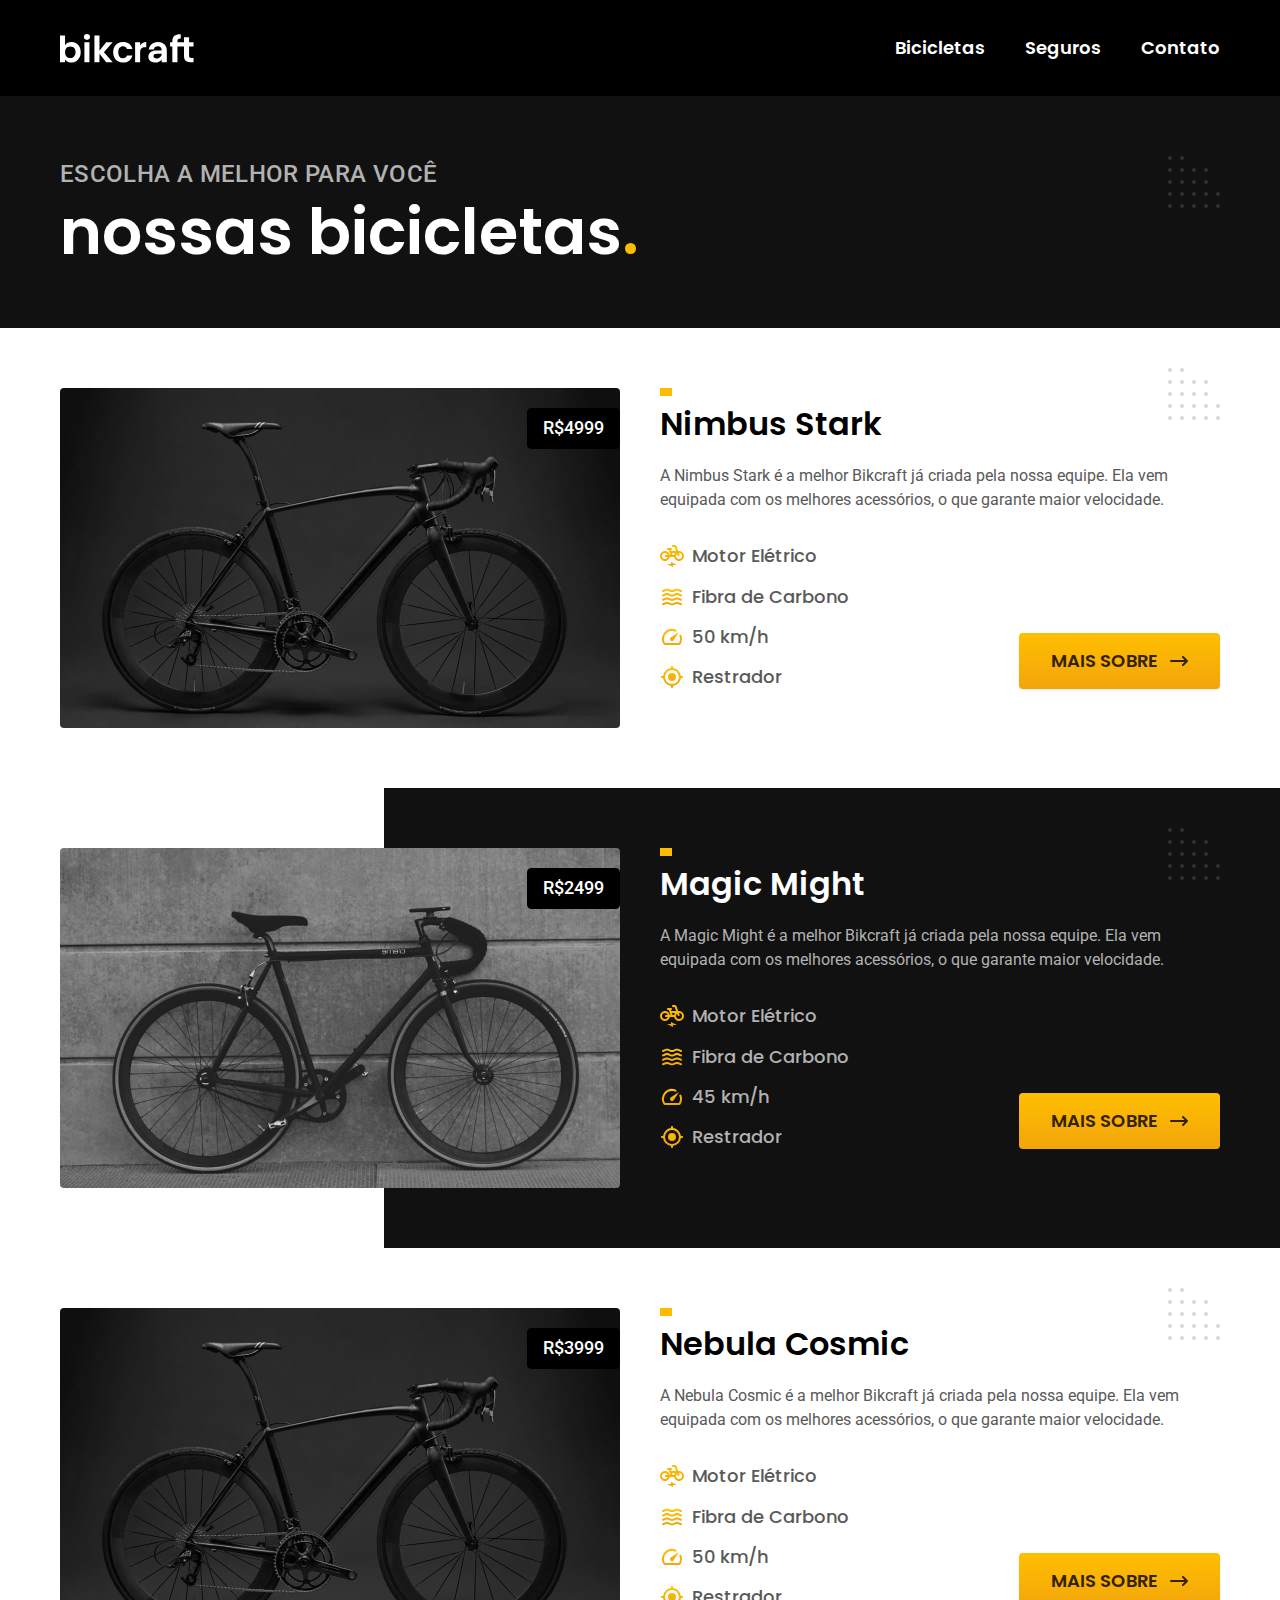
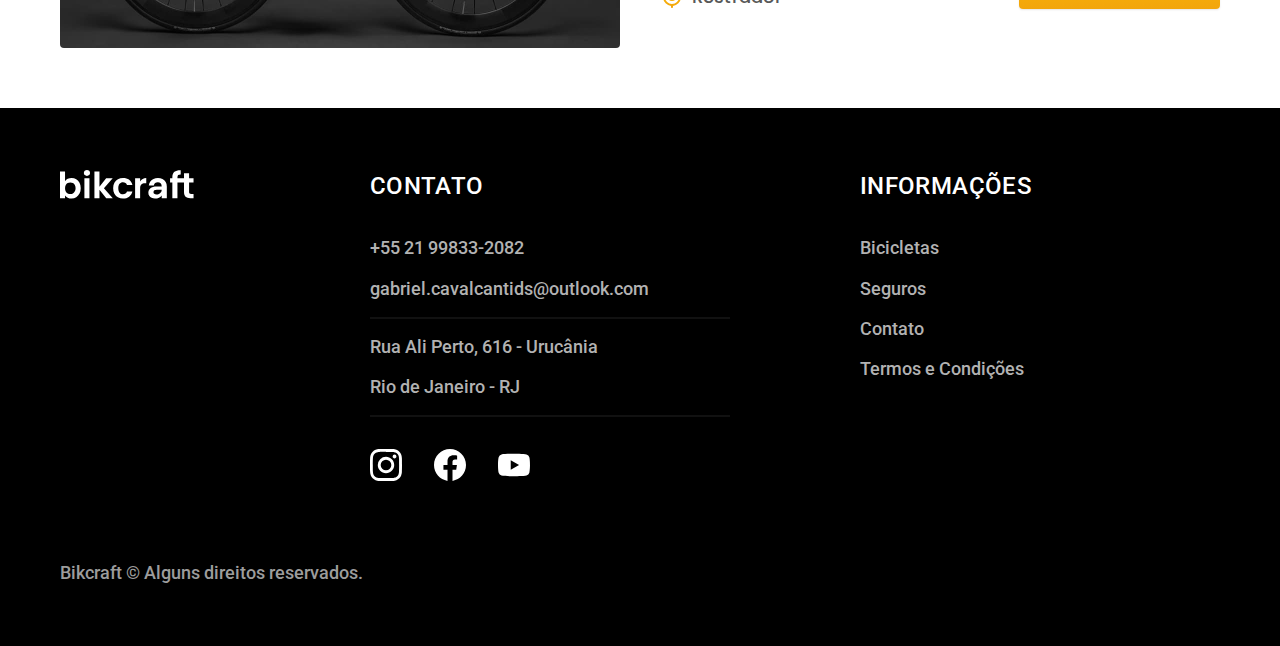
==== bicicletas.html @ 7d97cada "updates" ====
<!DOCTYPE html>
<html lang="pt-br">

<head>
  <meta charset="UTF-8">
  <meta http-equiv="X-UA-Compatible" content="IE=edge">
  <meta name="viewport" content="width=device-width, initial-scale=1.0">
  <title>Bicicletas | Bikcraft</title>
  <meta name="description" content="Termos e Condições.">
  <link rel="preconnect" href="https://fonts.googleapis.com">
  <link rel="preconnect" href="https://fonts.gstatic.com" crossorigin>
  <link href="https://fonts.googleapis.com/css2?family=Merriweather:ital,wght@1,900&family=Poppins:wght@400;500;600&family=Roboto:wght@400;500&display=swap" rel="stylesheet">
  <link rel="stylesheet" href="./css/style.css">
  <link rel="shortcut icon" href="./favicon.svg" type="image/x-icon">
</head>

<body id="termos">
  <header class="header-bg">
    <div class="header container">
      <a href="./">
        <img src="./img/bikcraft.svg" alt="Bikcraft">
      </a>
      <nav aria-label="primaria">
        <ul class="header-menu font-1-m-b cor-0">
          <li><a href="./bicicletas.html">Bicicletas</a></li>
          <li><a href="./seguros.html">Seguros</a></li>
          <li><a href="./contato.html">Contato</a></li>
        </ul>
      </nav>
    </div>
  </header>

  <main>
    <div class="titulo-bg">
      <div class="titulo container">
        <p class="font-2-l-b cor-5">escolha a melhor para você</p>
        <h1 class="font-1-xxl cor-0">nossas bicicletas<span class="cor-p1">.</span></h1>
      </div>
    </div>
    <div class="bicicletas container">
      <div class="bicicletas-imagem">
        <img src="./img/bicicletas/nimbus.jpg" alt="Bicicleta Preta">
        <span class="font-2-m cor-0">R$4999</span>
      </div>
      <div class="bicicletas-conteudo">
        <h2 class="font-1-xl">Nimbus Stark</h2>
        <p class="font-2-s cor-8">A Nimbus Stark é a melhor Bikcraft já criada pela nossa equipe. Ela vem equipada com os melhores acessórios, o que garante maior velocidade.</p>
        <ul class="font-1-m cor-8">
          <li><img src="./img/icones/eletrica.svg" alt> Motor Elétrico</li>
          <li><img src="./img/icones/carbono.svg" alt>Fibra de Carbono</li>
          <li><img src="./img/icones/velocidade.svg" alt>50 km/h</li>
          <li><img src="./img/icones/rastreador.svg" alt>Restrador</li>
        </ul>
        <a class="botao seta" href="./bicicletas/nimbus.html">mais sobre</a>
      </div>
    </div>
    <div class="bicicletas-bg">
      <div class="bicicletas container">
        <div class="bicicletas-imagem">
          <img src="./img/bicicletas/magic.jpg" alt="Bicicleta Preta">
          <span class="font-2-m cor-0">R$2499</span>
        </div>
        <div class="bicicletas-conteudo">
          <h2 class="font-1-xl cor-0">Magic Might</h2>
          <p class="font-2-s cor-5">A Magic Might é a melhor Bikcraft já criada pela nossa equipe. Ela vem equipada com os melhores acessórios, o que garante maior velocidade.</p>
          <ul class="font-1-m cor-5">
            <li><img src="./img/icones/eletrica.svg" alt> Motor Elétrico</li>
            <li><img src="./img/icones/carbono.svg" alt>Fibra de Carbono</li>
            <li><img src="./img/icones/velocidade.svg" alt>45 km/h</li>
            <li><img src="./img/icones/rastreador.svg" alt>Restrador</li>
          </ul>
          <a class="botao seta" href="./bicicletas/magic.html">mais sobre</a>
        </div>
      </div>
    </div>
    <div class="bicicletas container">
      <div class="bicicletas-imagem">
        <img src="./img/bicicletas/nimbus.jpg" alt="Bicicleta Preta">
        <span class="font-2-m cor-0">R$3999</span>
      </div>
      <div class="bicicletas-conteudo">
        <h2 class="font-1-xl">Nebula Cosmic</h2>
        <p class="font-2-s cor-8">A Nebula Cosmic é a melhor Bikcraft já criada pela nossa equipe. Ela vem equipada com os melhores acessórios, o que garante maior velocidade.</p>
        <ul class="font-1-m cor-8">
          <li><img src="./img/icones/eletrica.svg" alt> Motor Elétrico</li>
          <li><img src="./img/icones/carbono.svg" alt>Fibra de Carbono</li>
          <li><img src="./img/icones/velocidade.svg" alt>50 km/h</li>
          <li><img src="./img/icones/rastreador.svg" alt>Restrador</li>
        </ul>
        <a class="botao seta" href="./bicicletas/nebula.html">mais sobre</a>
      </div>
    </div>
  </main>


  <footer class="footer-bg">
    <div class="footer container">
      <img src="./img/bikcraft.svg" width="136" height="32" alt="Bikcraft">
      <div class="footer-contato">
        <h3 class="font-2-l-b cor-0">Contato</h3>
        <ul class="font-2-m cor-5">
          <li><a href="tel:+5521998332082">+55 21 99833-2082</a></li>
          <li><a href="mailto:gabriel.cavalcantids@outlook.com">gabriel.cavalcantids@outlook.com</a></li>
          <li>Rua Ali Perto, 616 - Urucânia</li>
          <li>Rio de Janeiro - RJ</li>
        </ul>
        <div class="footer-redes">
          <a href="https://www.instagram.com/eugabrielcrf/"><img src="./img/redes/instagram.svg" width="32" height="32" alt="Instagram"></a>
          <a href="./"><img src="./img/redes/facebook.svg" width="32" height="32" alt="Facebook"></a>
          <a href="./"><img src="./img/redes/youtube.svg" width="32" height="32" alt="Youtube"></a>
        </div>
      </div>
      <div class="footer-informacoes">
        <h3 class="font-2-l-b cor-0">Informações</h3>
        <nav>
          <ul class="font-2-m cor-5">
            <li><a href="./bicicletas.html">Bicicletas</a></li>
            <li><a href="./seguros.html">Seguros</a></li>
            <li><a href="./contato.html">Contato</a></li>
            <li><a href="./termos.html">Termos e Condições</a></li>
          </ul>
        </nav>
      </div>
      <p class="footer-copy font-2-m cor-6">Bikcraft © Alguns direitos reservados.</p>
    </div>
  </footer>
</body>

</html>
---- css/style.css ----
@import url(./global/global.css);
@import url(./utilidades/cores.css);
@import url(./utilidades/tipografia.css);

@import url(./global/header.css);
@import url(./global/footer.css);

/* Utilidades */
@import url(./utilidades/componentes.css);

/* Home */

@import url(./home/introducao.css);
@import url(./home/tecnologias.css);
@import url(./home/parceiros.css);
@import url(./home/depoimento.css);

/* Bicicletas */
@import url(./bicicletas/bicicletas-lista.css);
@import url(./bicicletas/bicicletas.css);

/* Seguros */
@import url(../css/seguros/seguros.css);

/* Termos */
@import url(../css/termos/termos.css);
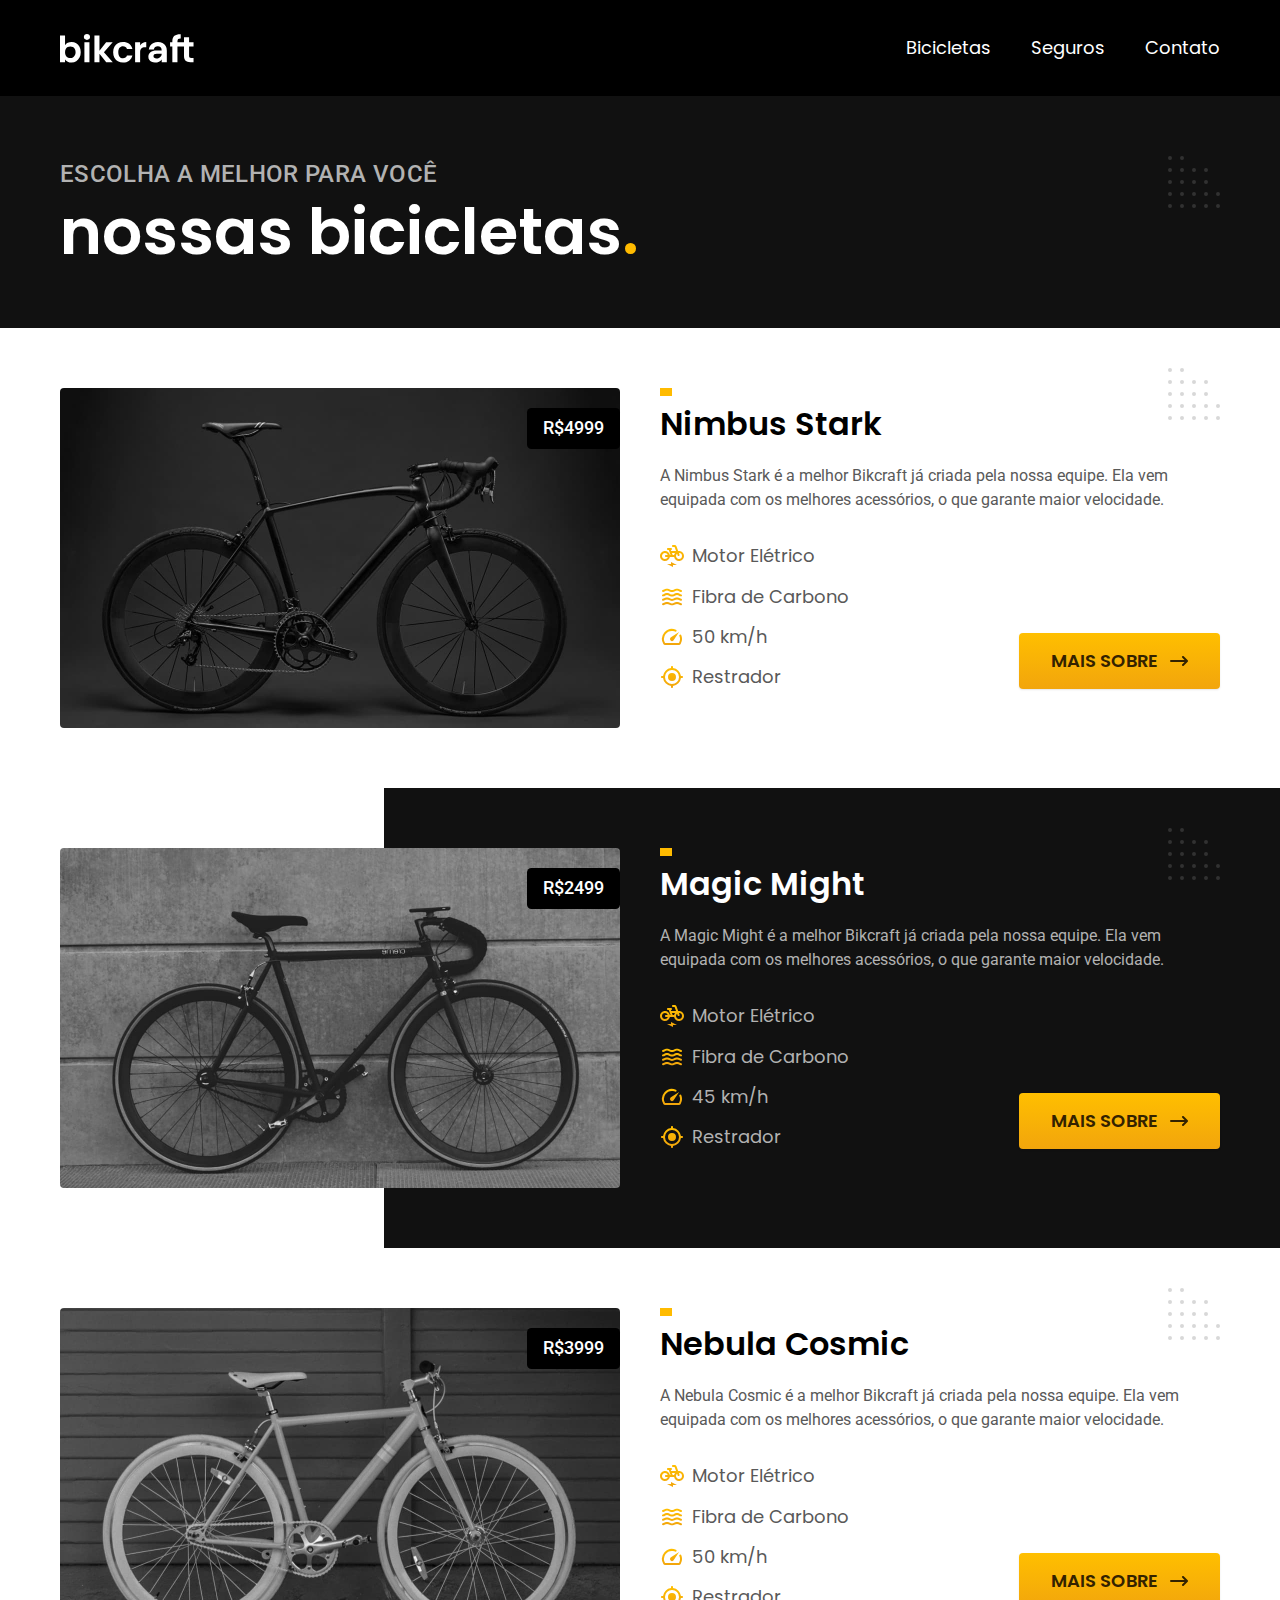
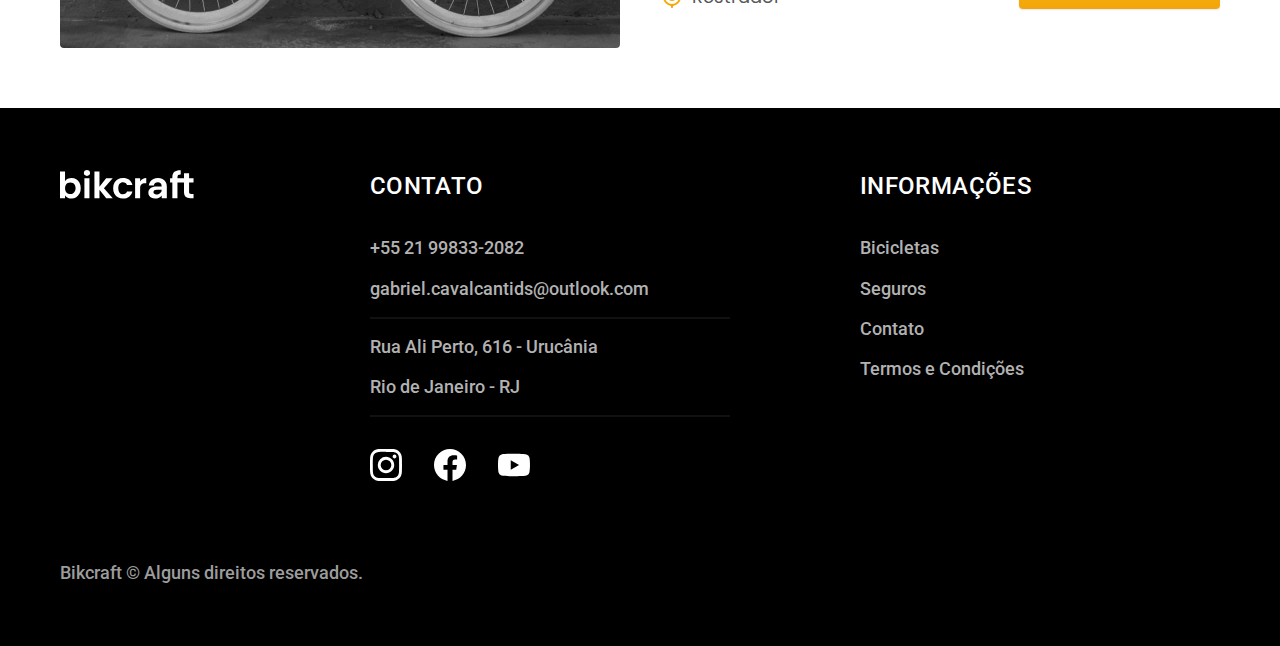
==== commit c2f9cb10: "updates" ====
--- a/bicicletas.html
+++ b/bicicletas.html
@@ -14,7 +14,7 @@
   <link rel="shortcut icon" href="./favicon.svg" type="image/x-icon">
 </head>
 
-<body id="termos">
+<body id="bicicleta">
   <header class="header-bg">
     <div class="header container">
       <a href="./">
@@ -75,7 +75,7 @@
     </div>
     <div class="bicicletas container">
       <div class="bicicletas-imagem">
-        <img src="./img/bicicletas/nimbus.jpg" alt="Bicicleta Preta">
+        <img src="./img/bicicletas/nebula.jpg" alt="Bicicleta Preta">
         <span class="font-2-m cor-0">R$3999</span>
       </div>
       <div class="bicicletas-conteudo">
--- a/css/style.css
+++ b/css/style.css
@@ -7,6 +7,7 @@
 
 /* Utilidades */
 @import url(./utilidades/componentes.css);
+@import url(./utilidades/formulario.css);
 
 /* Home */
 
@@ -19,8 +20,18 @@
 @import url(./bicicletas/bicicletas-lista.css);
 @import url(./bicicletas/bicicletas.css);
 
+/* Bicicleta */
+@import url(./bicicleta/bicicleta.css);
+@import url(./bicicleta/seguro.css);
+
 /* Seguros */
 @import url(../css/seguros/seguros.css);
+@import url(../css/seguros/vantagens.css);
+@import url(../css/seguros/perguntas.css);
+
+/* Contato */
+@import url(../css/contato/contato.css);
 
 /* Termos */
 @import url(../css/termos/termos.css);
+
